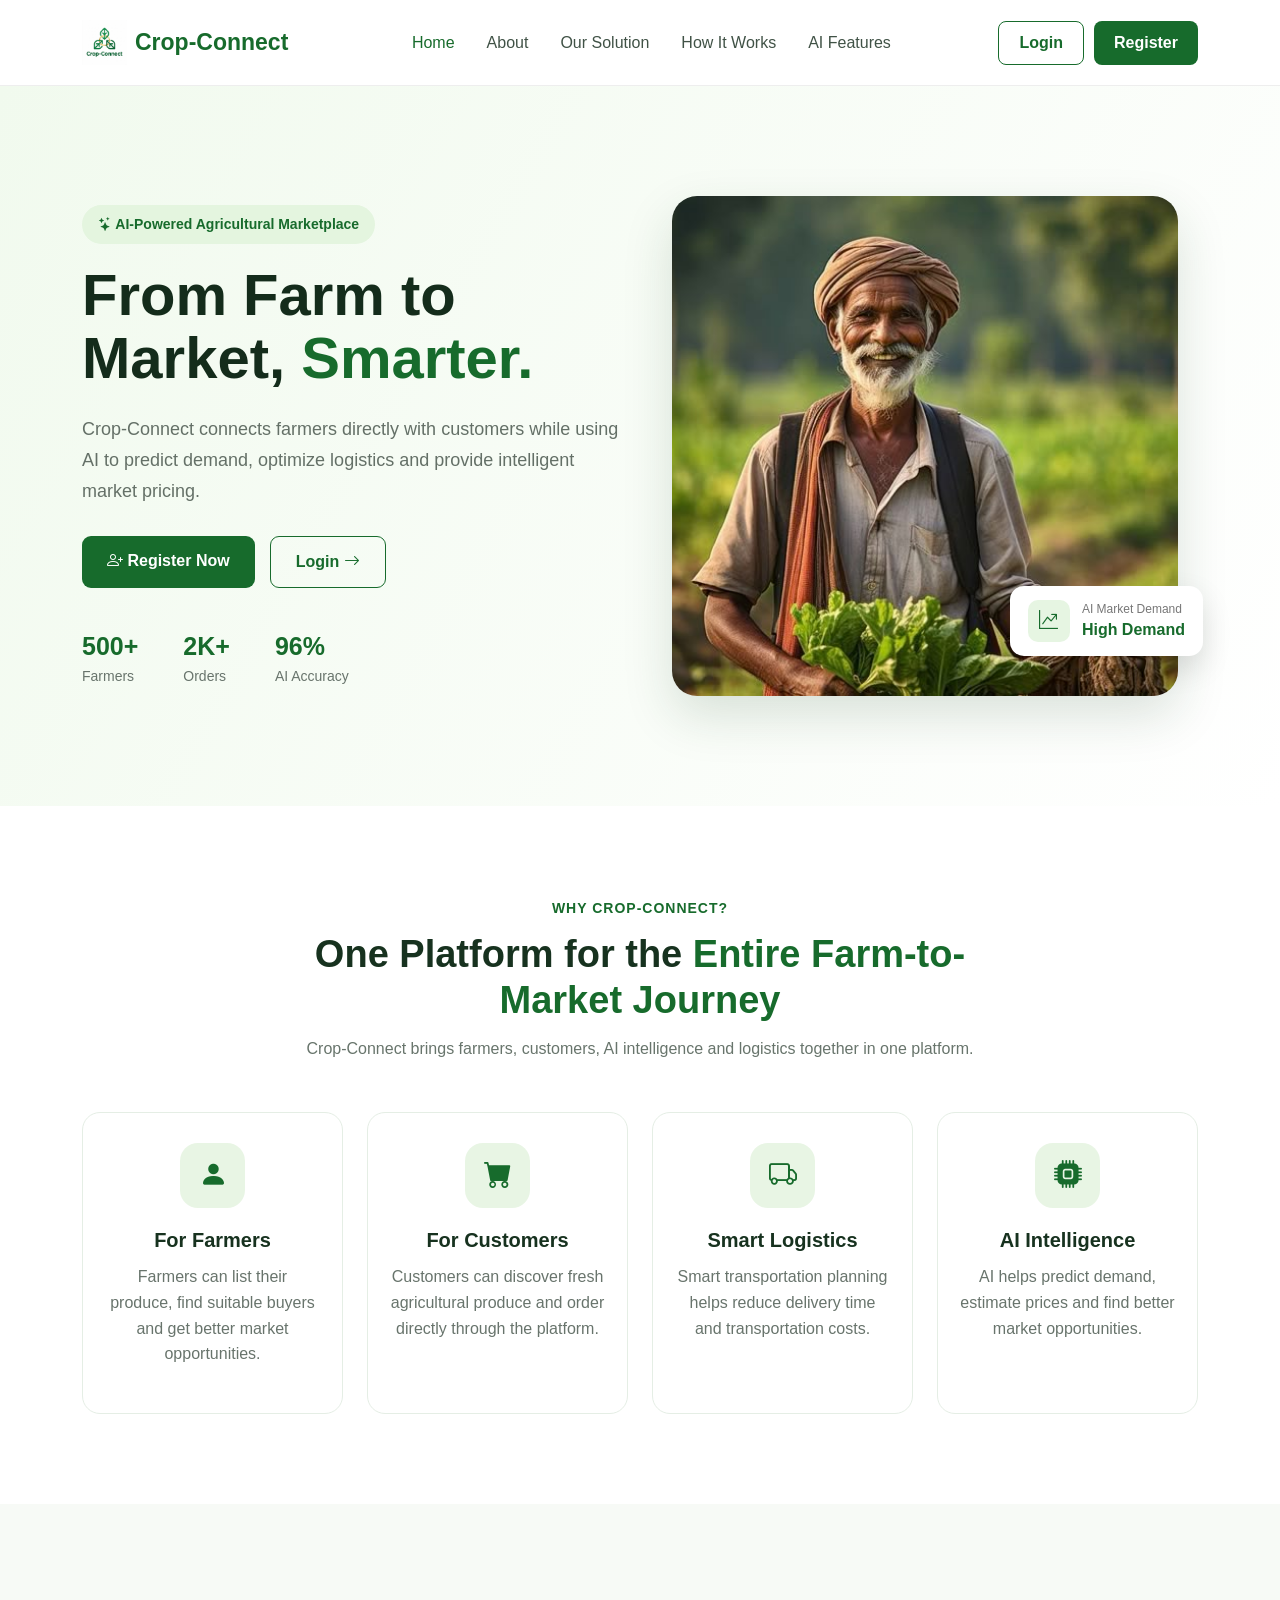
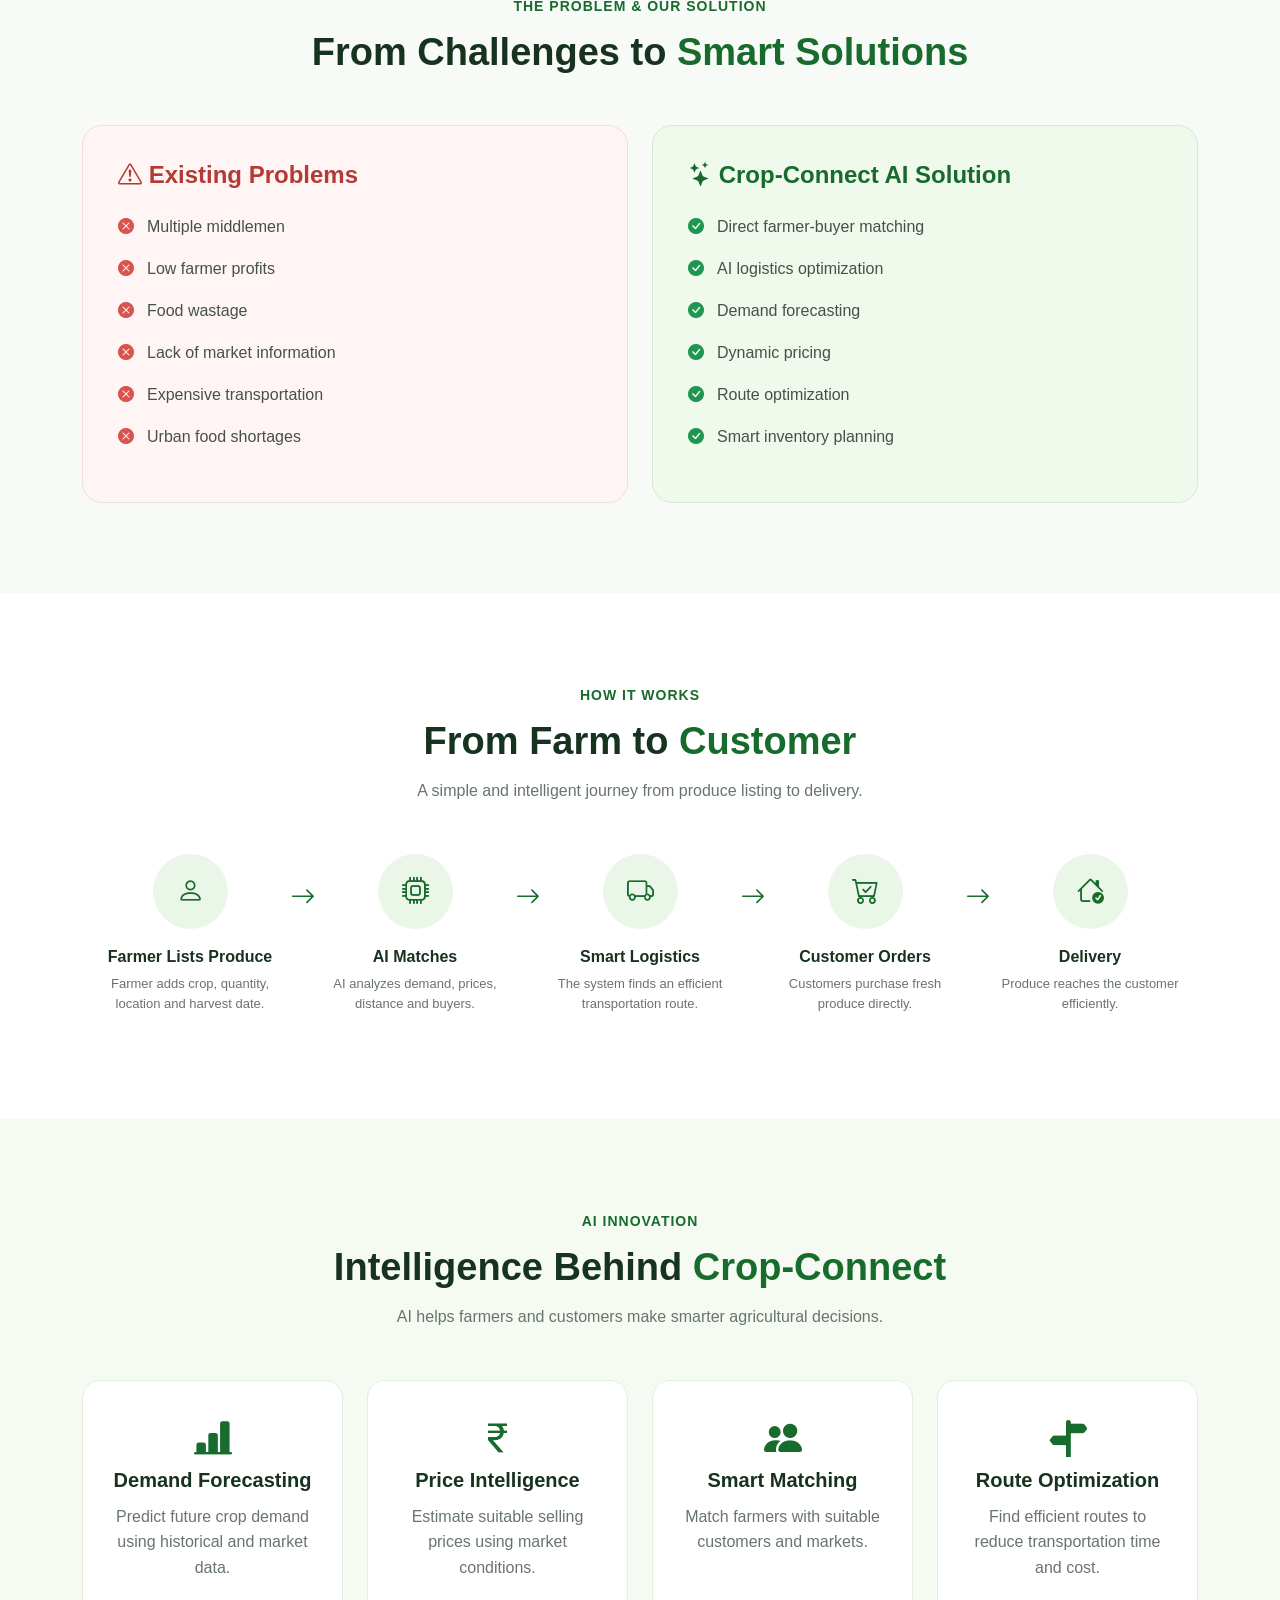
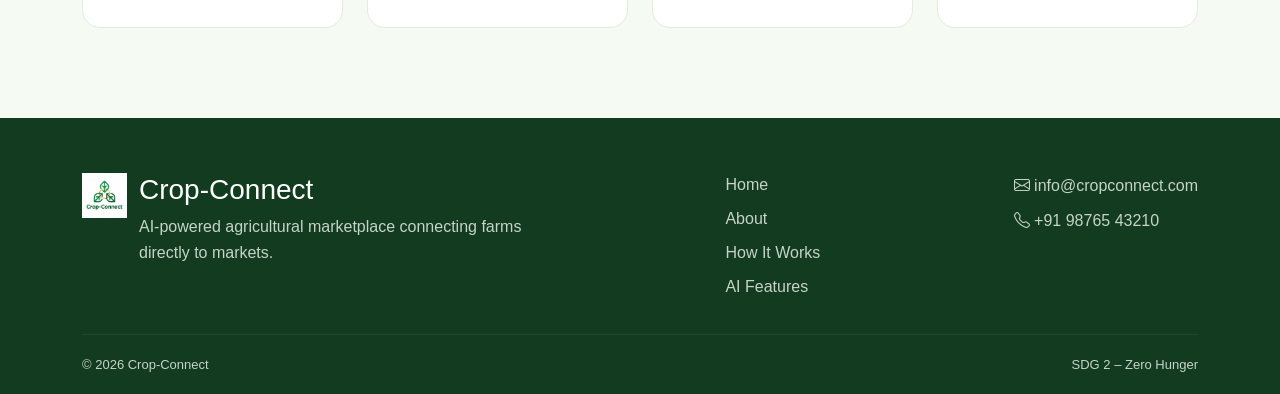
==== index.html @ 7776129c "Initial Crop-Connect code" ====
<!DOCTYPE html>
<html lang="en">

<head>
    <meta charset="UTF-8">
    <meta name="viewport" content="width=device-width, initial-scale=1.0">

    <title>Crop-Connect | Smart Agriculture</title>

    <!-- Bootstrap CSS -->
    <link
        href="https://cdn.jsdelivr.net/npm/bootstrap@5.3.3/dist/css/bootstrap.min.css"
        rel="stylesheet"
    >

    <!-- Bootstrap Icons -->
    <link
        rel="stylesheet"
        href="https://cdn.jsdelivr.net/npm/bootstrap-icons@1.11.3/font/bootstrap-icons.min.css"
    >

    <!-- Our CSS -->
    <link rel="stylesheet" href="css/style.css">
</head>

<body>

    <!-- ================= NAVBAR ================= -->

    <nav class="navbar navbar-expand-lg navbar-light bg-white sticky-top">

        <div class="container">

            <!-- Logo -->

            <a class="navbar-brand d-flex align-items-center" href="#home">

                <img
                    src="assets/logo/crop_connect_brand_logo.png"
                    alt="Crop-Connect Logo"
                    class="logo"
                >

                <span class="brand-name">
                    Crop-Connect
                </span>

            </a>


            <!-- Mobile menu -->

            <button
                class="navbar-toggler"
                type="button"
                data-bs-toggle="collapse"
                data-bs-target="#mainNavbar"
            >

                <span class="navbar-toggler-icon"></span>

            </button>


            <!-- Navigation links -->

            <div
                class="collapse navbar-collapse"
                id="mainNavbar"
            >

                <ul class="navbar-nav mx-auto">

                    <li class="nav-item">
                        <a class="nav-link active" href="#home">
                            Home
                        </a>
                    </li>

                    <li class="nav-item">
                        <a class="nav-link" href="#about">
                            About
                        </a>
                    </li>

                    <li class="nav-item">
                        <a class="nav-link" href="#solution">
                            Our Solution
                        </a>
                    </li>

                    <li class="nav-item">
                        <a class="nav-link" href="#how-it-works">
                            How It Works
                        </a>
                    </li>

                    <li class="nav-item">
                        <a class="nav-link" href="#features">
                            AI Features
                        </a>
                    </li>

                </ul>


                <!-- Login / Register -->

                <div class="nav-buttons">

                    <a href="login.html" class="login-btn">
                        Login
                    </a>

                    <a href="register.html" class="register-btn">
                        Register
                    </a>

                </div>

            </div>

        </div>

    </nav>


    <!-- ================= HERO SECTION ================= -->

    <section id="home" class="hero">

        <div class="container">

            <div class="row align-items-center">

                <!-- Hero Text -->

                <div class="col-lg-6">

                    <div class="hero-badge">

                        <i class="bi bi-stars"></i>

                        AI-Powered Agricultural Marketplace

                    </div>


                    <h1>

                        From Farm to Market,

                        <span>
                            Smarter.
                        </span>

                    </h1>


                    <p class="hero-text">

                        Crop-Connect connects farmers directly with
                        customers while using AI to predict demand,
                        optimize logistics and provide intelligent
                        market pricing.

                    </p>


                    <!-- Buttons -->

                    <div class="hero-buttons">

                        <a
                            href="register.html"
                            class="primary-btn"
                        >

                            <i class="bi bi-person-plus"></i>

                            Register Now

                        </a>


                        <a
                            href="login.html"
                            class="secondary-btn"
                        >

                            Login

                            <i class="bi bi-arrow-right"></i>

                        </a>

                    </div>


                    <!-- Statistics -->

                    <div class="statistics">

                        <div>

                            <strong>500+</strong>

                            <span>Farmers</span>

                        </div>


                        <div>

                            <strong>2K+</strong>

                            <span>Orders</span>

                        </div>


                        <div>

                            <strong>96%</strong>

                            <span>AI Accuracy</span>

                        </div>

                    </div>

                </div>


                <!-- Hero Image -->

                <div class="col-lg-6">

                    <div class="hero-image-container">

                        <img
                            src="assets/image/farmerimage.jpeg"
                            alt="Indian Farmer with Fresh Produce"
                            class="hero-image"
                        >

                        <!-- Demand floating card -->

                        <div class="floating-card demand-card">

                            <div class="floating-icon">

                                <i class="bi bi-graph-up-arrow"></i>

                            </div>

                            <div>

                                <small>
                                    AI Market Demand
                                </small>

                                <strong>
                                    High Demand
                                </strong>

                            </div>

                        </div>

                    </div>

                </div>

            </div>

        </div>

    </section>


    <!-- ================= ABOUT SECTION ================= -->

    <section id="about" class="section">

        <div class="container">

            <div class="section-title">

                <span>
                    WHY CROP-CONNECT?
                </span>

                <h2>
                    One Platform for the
                    <strong>Entire Farm-to-Market Journey</strong>
                </h2>

                <p>
                    Crop-Connect brings farmers, customers,
                    AI intelligence and logistics together
                    in one platform.
                </p>

            </div>


            <div class="row g-4">

                <!-- Farmer -->

                <div class="col-md-6 col-lg-3">

                    <div class="info-card">

                        <div class="card-icon">
                            <i class="bi bi-person-fill"></i>
                        </div>

                        <h3>
                            For Farmers
                        </h3>

                        <p>
                            Farmers can list their produce,
                            find suitable buyers and get
                            better market opportunities.
                        </p>

                    </div>

                </div>


                <!-- Customer -->

                <div class="col-md-6 col-lg-3">

                    <div class="info-card">

                        <div class="card-icon">
                            <i class="bi bi-cart-fill"></i>
                        </div>

                        <h3>
                            For Customers
                        </h3>

                        <p>
                            Customers can discover fresh
                            agricultural produce and order
                            directly through the platform.
                        </p>

                    </div>

                </div>


                <!-- Logistics -->

                <div class="col-md-6 col-lg-3">

                    <div class="info-card">

                        <div class="card-icon">
                            <i class="bi bi-truck"></i>
                        </div>

                        <h3>
                            Smart Logistics
                        </h3>

                        <p>
                            Smart transportation planning
                            helps reduce delivery time and
                            transportation costs.
                        </p>

                    </div>

                </div>


                <!-- AI -->

                <div class="col-md-6 col-lg-3">

                    <div class="info-card">

                        <div class="card-icon">
                            <i class="bi bi-cpu-fill"></i>
                        </div>

                        <h3>
                            AI Intelligence
                        </h3>

                        <p>
                            AI helps predict demand, estimate
                            prices and find better market
                            opportunities.
                        </p>

                    </div>

                </div>

            </div>

        </div>

    </section>


    <!-- ================= PROBLEM VS SOLUTION ================= -->

    <section id="solution" class="problem-section">

        <div class="container">

            <div class="section-title">

                <span>
                    THE PROBLEM & OUR SOLUTION
                </span>

                <h2>
                    From Challenges to
                    <strong>Smart Solutions</strong>
                </h2>

            </div>


            <div class="row g-4">

                <!-- Problems -->

                <div class="col-lg-6">

                    <div class="problem-box">

                        <h3>

                            <i class="bi bi-exclamation-triangle"></i>

                            Existing Problems

                        </h3>


                        <div class="problem-item">

                            <i class="bi bi-x-circle-fill"></i>

                            <span>
                                Multiple middlemen
                            </span>

                        </div>


                        <div class="problem-item">

                            <i class="bi bi-x-circle-fill"></i>

                            <span>
                                Low farmer profits
                            </span>

                        </div>


                        <div class="problem-item">

                            <i class="bi bi-x-circle-fill"></i>

                            <span>
                                Food wastage
                            </span>

                        </div>


                        <div class="problem-item">

                            <i class="bi bi-x-circle-fill"></i>

                            <span>
                                Lack of market information
                            </span>

                        </div>


                        <div class="problem-item">

                            <i class="bi bi-x-circle-fill"></i>

                            <span>
                                Expensive transportation
                            </span>

                        </div>


                        <div class="problem-item">

                            <i class="bi bi-x-circle-fill"></i>

                            <span>
                                Urban food shortages
                            </span>

                        </div>

                    </div>

                </div>


                <!-- Solutions -->

                <div class="col-lg-6">

                    <div class="solution-box">

                        <h3>

                            <i class="bi bi-stars"></i>

                            Crop-Connect AI Solution

                        </h3>


                        <div class="solution-item">

                            <i class="bi bi-check-circle-fill"></i>

                            <span>
                                Direct farmer-buyer matching
                            </span>

                        </div>


                        <div class="solution-item">

                            <i class="bi bi-check-circle-fill"></i>

                            <span>
                                AI logistics optimization
                            </span>

                        </div>


                        <div class="solution-item">

                            <i class="bi bi-check-circle-fill"></i>

                            <span>
                                Demand forecasting
                            </span>

                        </div>


                        <div class="solution-item">

                            <i class="bi bi-check-circle-fill"></i>

                            <span>
                                Dynamic pricing
                            </span>

                        </div>


                        <div class="solution-item">

                            <i class="bi bi-check-circle-fill"></i>

                            <span>
                                Route optimization
                            </span>

                        </div>


                        <div class="solution-item">

                            <i class="bi bi-check-circle-fill"></i>

                            <span>
                                Smart inventory planning
                            </span>

                        </div>

                    </div>

                </div>

            </div>

        </div>

    </section>


    <!-- ================= HOW IT WORKS ================= -->

    <section id="how-it-works" class="section">

        <div class="container">

            <div class="section-title">

                <span>
                    HOW IT WORKS
                </span>

                <h2>
                    From Farm to
                    <strong>Customer</strong>
                </h2>

                <p>
                    A simple and intelligent journey
                    from produce listing to delivery.
                </p>

            </div>


            <div class="workflow">

                <!-- Step 1 -->

                <div class="workflow-step">

                    <div class="workflow-icon">
                        <i class="bi bi-person"></i>
                    </div>

                    <h4>
                        Farmer Lists Produce
                    </h4>

                    <p>
                        Farmer adds crop, quantity,
                        location and harvest date.
                    </p>

                </div>


                <div class="workflow-arrow">
                    <i class="bi bi-arrow-right"></i>
                </div>


                <!-- Step 2 -->

                <div class="workflow-step">

                    <div class="workflow-icon">
                        <i class="bi bi-cpu"></i>
                    </div>

                    <h4>
                        AI Matches
                    </h4>

                    <p>
                        AI analyzes demand, prices,
                        distance and buyers.
                    </p>

                </div>


                <div class="workflow-arrow">
                    <i class="bi bi-arrow-right"></i>
                </div>


                <!-- Step 3 -->

                <div class="workflow-step">

                    <div class="workflow-icon">
                        <i class="bi bi-truck"></i>
                    </div>

                    <h4>
                        Smart Logistics
                    </h4>

                    <p>
                        The system finds an efficient
                        transportation route.
                    </p>

                </div>


                <div class="workflow-arrow">
                    <i class="bi bi-arrow-right"></i>
                </div>


                <!-- Step 4 -->

                <div class="workflow-step">

                    <div class="workflow-icon">
                        <i class="bi bi-cart-check"></i>
                    </div>

                    <h4>
                        Customer Orders
                    </h4>

                    <p>
                        Customers purchase fresh
                        produce directly.
                    </p>

                </div>


                <div class="workflow-arrow">
                    <i class="bi bi-arrow-right"></i>
                </div>


                <!-- Step 5 -->

                <div class="workflow-step">

                    <div class="workflow-icon">
                        <i class="bi bi-house-check"></i>
                    </div>

                    <h4>
                        Delivery
                    </h4>

                    <p>
                        Produce reaches the customer
                        efficiently.
                    </p>

                </div>

            </div>

        </div>

    </section>


    <!-- ================= AI FEATURES ================= -->

    <section id="features" class="ai-section">

        <div class="container">

            <div class="section-title">

                <span>
                    AI INNOVATION
                </span>

                <h2>
                    Intelligence Behind
                    <strong>Crop-Connect</strong>
                </h2>

                <p>
                    AI helps farmers and customers make
                    smarter agricultural decisions.
                </p>

            </div>


            <div class="row g-4">

                <!-- Demand -->

                <div class="col-md-6 col-lg-3">

                    <div class="ai-card">

                        <i class="bi bi-bar-chart-line-fill"></i>

                        <h3>
                            Demand Forecasting
                        </h3>

                        <p>
                            Predict future crop demand
                            using historical and market data.
                        </p>

                    </div>

                </div>


                <!-- Pricing -->

                <div class="col-md-6 col-lg-3">

                    <div class="ai-card">

                        <i class="bi bi-currency-rupee"></i>

                        <h3>
                            Price Intelligence
                        </h3>

                        <p>
                            Estimate suitable selling prices
                            using market conditions.
                        </p>

                    </div>

                </div>


                <!-- Matching -->

                <div class="col-md-6 col-lg-3">

                    <div class="ai-card">

                        <i class="bi bi-people-fill"></i>

                        <h3>
                            Smart Matching
                        </h3>

                        <p>
                            Match farmers with suitable
                            customers and markets.
                        </p>

                    </div>

                </div>


                <!-- Routes -->

                <div class="col-md-6 col-lg-3">

                    <div class="ai-card">

                        <i class="bi bi-signpost-split-fill"></i>

                        <h3>
                            Route Optimization
                        </h3>

                        <p>
                            Find efficient routes to reduce
                            transportation time and cost.
                        </p>

                    </div>

                </div>

            </div>

        </div>

    </section>


    <!-- ================= FOOTER ================= -->

    <footer class="footer">

        <div class="container">

            <div class="footer-content">

                <div class="footer-brand">

                    <img
                        src="assets/logo/crop_connect_brand_logo.png"
                        alt="Crop-Connect Logo"
                    >

                    <div>

                        <h3>
                            Crop-Connect
                        </h3>

                        <p>
                            AI-powered agricultural
                            marketplace connecting
                            farms directly to markets.
                        </p>

                    </div>

                </div>


                <div class="footer-links">

                    <a href="#home">
                        Home
                    </a>

                    <a href="#about">
                        About
                    </a>

                    <a href="#how-it-works">
                        How It Works
                    </a>

                    <a href="#features">
                        AI Features
                    </a>

                </div>


                <div class="footer-contact">

                    <p>
                        <i class="bi bi-envelope"></i>
                        info@cropconnect.com
                    </p>

                    <p>
                        <i class="bi bi-telephone"></i>
                        +91 98765 43210
                    </p>

                </div>

            </div>


            <hr>


            <div class="footer-bottom">

                <span>
                    © 2026 Crop-Connect
                </span>

                <span>
                    SDG 2 – Zero Hunger
                </span>

            </div>

        </div>

    </footer>


    <!-- Bootstrap JS -->

    <script
        src="https://cdn.jsdelivr.net/npm/bootstrap@5.3.3/dist/js/bootstrap.bundle.min.js">
    </script>

</body>

</html>
---- css/style.css ----
/* ================= GLOBAL ================= */

* {
    margin: 0;
    padding: 0;
    box-sizing: border-box;
}

html {
    scroll-behavior: smooth;
}

body {
    font-family: Arial, Helvetica, sans-serif;
    color: #17321f;
    background: #ffffff;
}

a {
    text-decoration: none;
}

.section {
    padding: 90px 0;
}


/* ================= NAVBAR ================= */

.navbar {
    padding: 15px 0;
    border-bottom: 1px solid #eeeeee;
}

.logo {
    width: 45px;
    height: 45px;
    object-fit: contain;
}

.brand-name {
    font-size: 23px;
    font-weight: 700;
    color: #176b2c;
    margin-left: 8px;
}

.nav-link {
    color: #405246 !important;
    font-weight: 500;
    margin: 0 8px;
}

.nav-link:hover,
.nav-link.active {
    color: #176b2c !important;
}

.nav-buttons {
    display: flex;
    gap: 10px;
    align-items: center;
}

.login-btn {
    color: #176b2c;
    border: 1px solid #176b2c;
    padding: 9px 20px;
    border-radius: 8px;
    font-weight: 600;
}

.login-btn:hover {
    background: #176b2c;
    color: white;
}

.register-btn {
    background: #176b2c;
    color: white;
    padding: 10px 20px;
    border-radius: 8px;
    font-weight: 600;
}

.register-btn:hover {
    background: #0e5520;
    color: white;
}


/* ================= HERO ================= */

.hero {
    background: linear-gradient(120deg, #f1faee, #ffffff);
    padding: 90px 0;
}

.hero-badge {
    display: inline-block;
    padding: 9px 16px;
    background: #e4f5df;
    color: #176b2c;
    border-radius: 30px;
    font-size: 14px;
    font-weight: 600;
    margin-bottom: 20px;
}

.hero h1 {
    font-size: 58px;
    line-height: 1.08;
    font-weight: 800;
    color: #142c1b;
    margin-bottom: 25px;
}

.hero h1 span {
    color: #176b2c;
}

.hero-text {
    font-size: 18px;
    line-height: 1.7;
    color: #647067;
    max-width: 600px;
    margin-bottom: 30px;
}

.hero-buttons {
    display: flex;
    gap: 15px;
    flex-wrap: wrap;
}

.primary-btn {
    background: #176b2c;
    color: white;
    padding: 13px 25px;
    border-radius: 9px;
    font-weight: 600;
}

.primary-btn:hover {
    background: #0e5520;
    color: white;
}

.secondary-btn {
    border: 1px solid #176b2c;
    color: #176b2c;
    padding: 13px 25px;
    border-radius: 9px;
    font-weight: 600;
}

.secondary-btn:hover {
    background: #176b2c;
    color: white;
}


/* ================= STATISTICS ================= */

.statistics {
    display: flex;
    gap: 45px;
    margin-top: 40px;
}

.statistics div {
    display: flex;
    flex-direction: column;
}

.statistics strong {
    font-size: 25px;
    color: #176b2c;
}

.statistics span {
    color: #68746c;
    font-size: 14px;
}


/* ================= HERO IMAGE ================= */

.hero-image-container {
    position: relative;
    padding: 20px;
}

.hero-image {
    width: 100%;
    height: 500px;
    object-fit: cover;
    border-radius: 25px;
    box-shadow: 0 20px 50px rgba(30, 70, 35, 0.15);
}

.floating-card {
    position: absolute;
    background: white;
    padding: 14px 18px;
    border-radius: 14px;
    display: flex;
    align-items: center;
    gap: 12px;
    box-shadow: 0 12px 30px rgba(0, 0, 0, 0.12);
}

.floating-card small {
    display: block;
    color: #777;
    font-size: 12px;
}

.floating-card strong {
    display: block;
    color: #176b2c;
}

.floating-icon {
    width: 42px;
    height: 42px;
    background: #e6f5e2;
    color: #176b2c;
    border-radius: 10px;
    display: flex;
    align-items: center;
    justify-content: center;
    font-size: 19px;
}

.price-card {
    top: 70px;
    left: -5px;
}

.demand-card {
    bottom: 60px;
    right: -5px;
}


/* ================= SECTION TITLE ================= */

.section-title {
    text-align: center;
    max-width: 760px;
    margin: 0 auto 50px;
}

.section-title > span {
    color: #176b2c;
    font-size: 14px;
    font-weight: 700;
    letter-spacing: 1px;
}

.section-title h2 {
    font-size: 38px;
    font-weight: 750;
    color: #17321f;
    margin: 12px 0;
}

.section-title h2 strong {
    color: #176b2c;
}

.section-title p {
    color: #68756c;
    line-height: 1.7;
}


/* ================= INFO CARDS ================= */

.info-card {
    height: 100%;
    padding: 30px 22px;
    text-align: center;
    background: white;
    border: 1px solid #e5eee5;
    border-radius: 18px;
    transition: 0.3s;
}

.info-card:hover {
    transform: translateY(-7px);
    box-shadow: 0 15px 35px rgba(30, 80, 35, 0.1);
}

.card-icon {
    width: 65px;
    height: 65px;
    border-radius: 18px;
    background: #e8f5e4;
    color: #176b2c;
    display: flex;
    align-items: center;
    justify-content: center;
    margin: 0 auto 20px;
    font-size: 28px;
}

.info-card h3 {
    font-size: 20px;
    font-weight: 700;
    margin-bottom: 12px;
}

.info-card p {
    color: #68746c;
    line-height: 1.6;
}


/* ================= PROBLEM SECTION ================= */

.problem-section {
    padding: 90px 0;
    background: #f7faf6;
}

.problem-box,
.solution-box {
    padding: 35px;
    border-radius: 20px;
    height: 100%;
}

.problem-box {
    background: #fff5f4;
    border: 1px solid #f1dddd;
}

.solution-box {
    background: #eff9ec;
    border: 1px solid #d6ead1;
}

.problem-box h3,
.solution-box h3 {
    font-size: 24px;
    font-weight: 700;
    margin-bottom: 25px;
}

.problem-box h3 {
    color: #b33a35;
}

.solution-box h3 {
    color: #176b2c;
}

.problem-item,
.solution-item {
    display: flex;
    align-items: center;
    gap: 13px;
    margin: 18px 0;
    color: #455149;
}

.problem-item i {
    color: #d9534f;
}

.solution-item i {
    color: #219653;
}


/* ================= WORKFLOW ================= */

.workflow {
    display: flex;
    align-items: flex-start;
    justify-content: center;
    gap: 10px;
}

.workflow-step {
    width: 180px;
    text-align: center;
}

.workflow-icon {
    width: 75px;
    height: 75px;
    border-radius: 50%;
    background: #eaf6e7;
    color: #176b2c;
    display: flex;
    align-items: center;
    justify-content: center;
    font-size: 27px;
    margin: 0 auto 18px;
}

.workflow-step h4 {
    font-size: 16px;
    font-weight: 700;
}

.workflow-step p {
    color: #69746d;
    font-size: 13px;
    line-height: 1.5;
}

.workflow-arrow {
    color: #176b2c;
    font-size: 25px;
    padding-top: 25px;
}


/* ================= AI FEATURES ================= */

.ai-section {
    padding: 90px 0;
    background: #f5faf3;
}

.ai-card {
    height: 100%;
    background: white;
    padding: 30px;
    text-align: center;
    border: 1px solid #e2ede0;
    border-radius: 18px;
    transition: 0.3s;
}

.ai-card:hover {
    transform: translateY(-6px);
    box-shadow: 0 15px 30px rgba(30, 80, 35, 0.1);
}

.ai-card > i {
    font-size: 38px;
    color: #176b2c;
    margin-bottom: 18px;
}

.ai-card h3 {
    font-size: 20px;
    font-weight: 700;
    margin-bottom: 12px;
}

.ai-card p {
    color: #68756c;
    line-height: 1.6;
}


/* ================= FOOTER ================= */

.footer {
    background: #123b20;
    color: white;
    padding: 55px 0 20px;
}

.footer-content {
    display: flex;
    justify-content: space-between;
    gap: 40px;
}

.footer-brand {
    display: flex;
    gap: 12px;
    max-width: 450px;
}

.footer-brand img {
    width: 45px;
    height: 45px;
    object-fit: contain;
}

.footer-brand h3 {
    margin: 0 0 8px;
}

.footer p {
    color: #c6d3c9;
    line-height: 1.6;
}

.footer-links {
    display: flex;
    flex-direction: column;
    gap: 10px;
}

.footer-links a {
    color: #c6d3c9;
}

.footer-links a:hover {
    color: white;
}

.footer-contact p {
    margin-bottom: 10px;
}

.footer hr {
    border-color: #46634e;
    margin: 35px 0 20px;
}

.footer-bottom {
    display: flex;
    justify-content: space-between;
    color: #c6d3c9;
    font-size: 13px;
}


/* ================= RESPONSIVE ================= */

@media (max-width: 991px) {

    .hero h1 {
        font-size: 45px;
    }

    .hero-image-container {
        margin-top: 50px;
    }

    .workflow {
        flex-wrap: wrap;
    }

    .workflow-arrow {
        display: none;
    }

    .footer-content {
        flex-direction: column;
    }

}


@media (max-width: 576px) {

    .hero {
        padding: 60px 0;
    }

    .hero h1 {
        font-size: 38px;
    }

    .hero-text {
        font-size: 16px;
    }

    .statistics {
        gap: 20px;
    }

    .hero-image {
        height: 350px;
    }

    .section-title h2 {
        font-size: 30px;
    }

    .footer-bottom {
        flex-direction: column;
        gap: 10px;
    }

}   
    /* ================= LOGIN PAGE ================= */

.login-page {
    min-height: 100vh;
    background: #f3f8f1;
}

.login-container {
    min-height: 100vh;
    display: flex;
}


/* LEFT SIDE */

.login-info {
    width: 50%;
    background: #176b2c;
    color: white;

    display: flex;
    flex-direction: column;
    justify-content: center;

    padding: 80px;
}

.login-logo {
    width: 70px;
    height: 70px;
    object-fit: contain;
    margin-bottom: 20px;
}

.login-info h1 {
    font-size: 45px;
    font-weight: 800;
    margin-bottom: 10px;
}

.login-info h2 {
    font-size: 27px;
    margin-bottom: 20px;
}

.login-info > p {
    max-width: 500px;
    line-height: 1.7;
    color: #e0eee2;
}

.login-features {
    margin-top: 30px;
}

.login-features div {
    margin: 15px 0;
    color: #edf7ee;
}

.login-features i {
    margin-right: 10px;
}


/* RIGHT SIDE */

.login-box {
    width: 50%;
    max-width: 600px;

    margin: auto;

    padding: 50px;
}

.login-box h2 {
    font-size: 34px;
    font-weight: 750;
    color: #17321f;
    margin-bottom: 8px;
}

.login-subtitle {
    color: #68746c;
    margin-bottom: 30px;
}


/* ROLE BUTTONS */

.role-buttons {
    display: flex;
    gap: 10px;
    margin-bottom: 25px;
}

.role-btn {
    flex: 1;

    padding: 12px 8px;

    background: white;

    border: 1px solid #d6e2d6;

    border-radius: 9px;

    color: #526057;

    font-weight: 600;
}

.role-btn.active,
.role-btn:hover {
    background: #e6f4e3;
    border-color: #176b2c;
    color: #176b2c;
}


/* FORM */

.form-group {
    margin-bottom: 20px;
}

.form-label {
    font-weight: 600;
    color: #314337;
    margin-bottom: 8px;
}

.form-control {
    padding: 13px 15px;

    border: 1px solid #d5dfd6;

    border-radius: 9px;
}

.form-control:focus {
    border-color: #176b2c;
    box-shadow: 0 0 0 3px rgba(23, 107, 44, 0.1);
}


/* OPTIONS */

.login-options {
    display: flex;
    justify-content: space-between;

    font-size: 14px;

    margin-bottom: 25px;
}

.login-options a {
    color: #176b2c;
    font-weight: 600;
}


/* LOGIN BUTTON */

.main-login-btn {
    width: 100%;

    padding: 14px;

    border: none;

    border-radius: 9px;

    background: #176b2c;

    color: white;

    font-size: 16px;

    font-weight: 700;
}

.main-login-btn:hover {
    background: #0e5520;
}


/* REGISTER */

.register-text {
    text-align: center;

    margin-top: 25px;

    color: #68746c;
}

.register-text a {
    color: #176b2c;
    font-weight: 700;
}


/* BACK HOME */

.back-home {
    display: block;

    text-align: center;

    margin-top: 20px;

    color: #68746c;
}

.back-home:hover {
    color: #176b2c;
}


/* RESPONSIVE */

@media (max-width: 900px) {

    .login-container {
        flex-direction: column;
    }

    .login-info,
    .login-box {
        width: 100%;
    }

    .login-info {
        padding: 50px 30px;
    }

    .login-box {
        padding: 40px 30px;
    }

}

@media (max-width: 500px) {

    .role-buttons {
        flex-direction: column;
    }

}
/* ================= REGISTER PAGE ================= */

.register-page {
    min-height: 100vh;
    background: #f3f8f1;
}

.register-container {
    min-height: 100vh;
    display: flex;
}


/* LEFT SIDE */

.register-info {
    width: 45%;
    background: #176b2c;
    color: white;

    display: flex;
    flex-direction: column;
    justify-content: center;

    padding: 70px;
}

.register-logo {
    width: 70px;
    height: 70px;
    object-fit: contain;
    margin-bottom: 20px;
}

.register-info h1 {
    font-size: 43px;
    font-weight: 800;
    margin-bottom: 10px;
}

.register-info h2 {
    font-size: 27px;
    margin-bottom: 20px;
}

.register-info > p {
    max-width: 500px;
    line-height: 1.7;
    color: #e0eee2;
}

.register-benefits {
    margin-top: 30px;
}

.register-benefits div {
    margin: 16px 0;
    color: #edf7ee;
}

.register-benefits i {
    margin-right: 10px;
}


/* RIGHT SIDE */

.register-box {
    width: 55%;
    max-width: 750px;

    margin: auto;

    padding: 45px 60px;
}

.register-box h2 {
    font-size: 32px;
    font-weight: 750;
    color: #17321f;
    margin-bottom: 8px;
}

.register-subtitle {
    color: #68746c;
    margin-bottom: 25px;
}


/* ROLE BUTTONS */

.register-role-buttons {
    display: flex;
    gap: 12px;
    margin-bottom: 25px;
}

.register-role {
    flex: 1;

    padding: 14px;

    background: white;

    border: 1px solid #d6e2d6;

    border-radius: 10px;

    color: #526057;

    font-weight: 600;

    display: flex;
    justify-content: center;
    align-items: center;
    gap: 9px;
}

.register-role i {
    font-size: 20px;
}

.register-role.active,
.register-role:hover {
    background: #e6f4e3;
    border-color: #176b2c;
    color: #176b2c;
}


/* FORM */

.register-box .form-group {
    margin-bottom: 17px;
}

.register-box .form-label {
    font-weight: 600;
    color: #314337;
    margin-bottom: 7px;
}

.register-box .form-control {
    padding: 12px 14px;

    border: 1px solid #d5dfd6;

    border-radius: 9px;
}

.register-box .form-control:focus {
    border-color: #176b2c;

    box-shadow:
        0 0 0 3px rgba(23, 107, 44, 0.1);
}


/* TERMS */

.terms {
    margin: 5px 0 20px;

    font-size: 14px;

    color: #68746c;
}

.terms a {
    color: #176b2c;
    font-weight: 600;
}


/* REGISTER BUTTON */

.main-register-btn {
    width: 100%;

    padding: 14px;

    border: none;

    border-radius: 9px;

    background: #176b2c;

    color: white;

    font-size: 16px;

    font-weight: 700;
}

.main-register-btn:hover {
    background: #0e5520;
}


/* LOGIN */

.already-account {
    text-align: center;

    margin-top: 20px;

    color: #68746c;
}

.already-account a {
    color: #176b2c;
    font-weight: 700;
}


/* RESPONSIVE */

@media (max-width: 950px) {

    .register-container {
        flex-direction: column;
    }

    .register-info,
    .register-box {
        width: 100%;
    }

    .register-info {
        padding: 50px 30px;
    }

    .register-box {
        padding: 40px 30px;
    }

}


@media (max-width: 550px) {

    .register-role-buttons {
        flex-direction: column;
    }

}
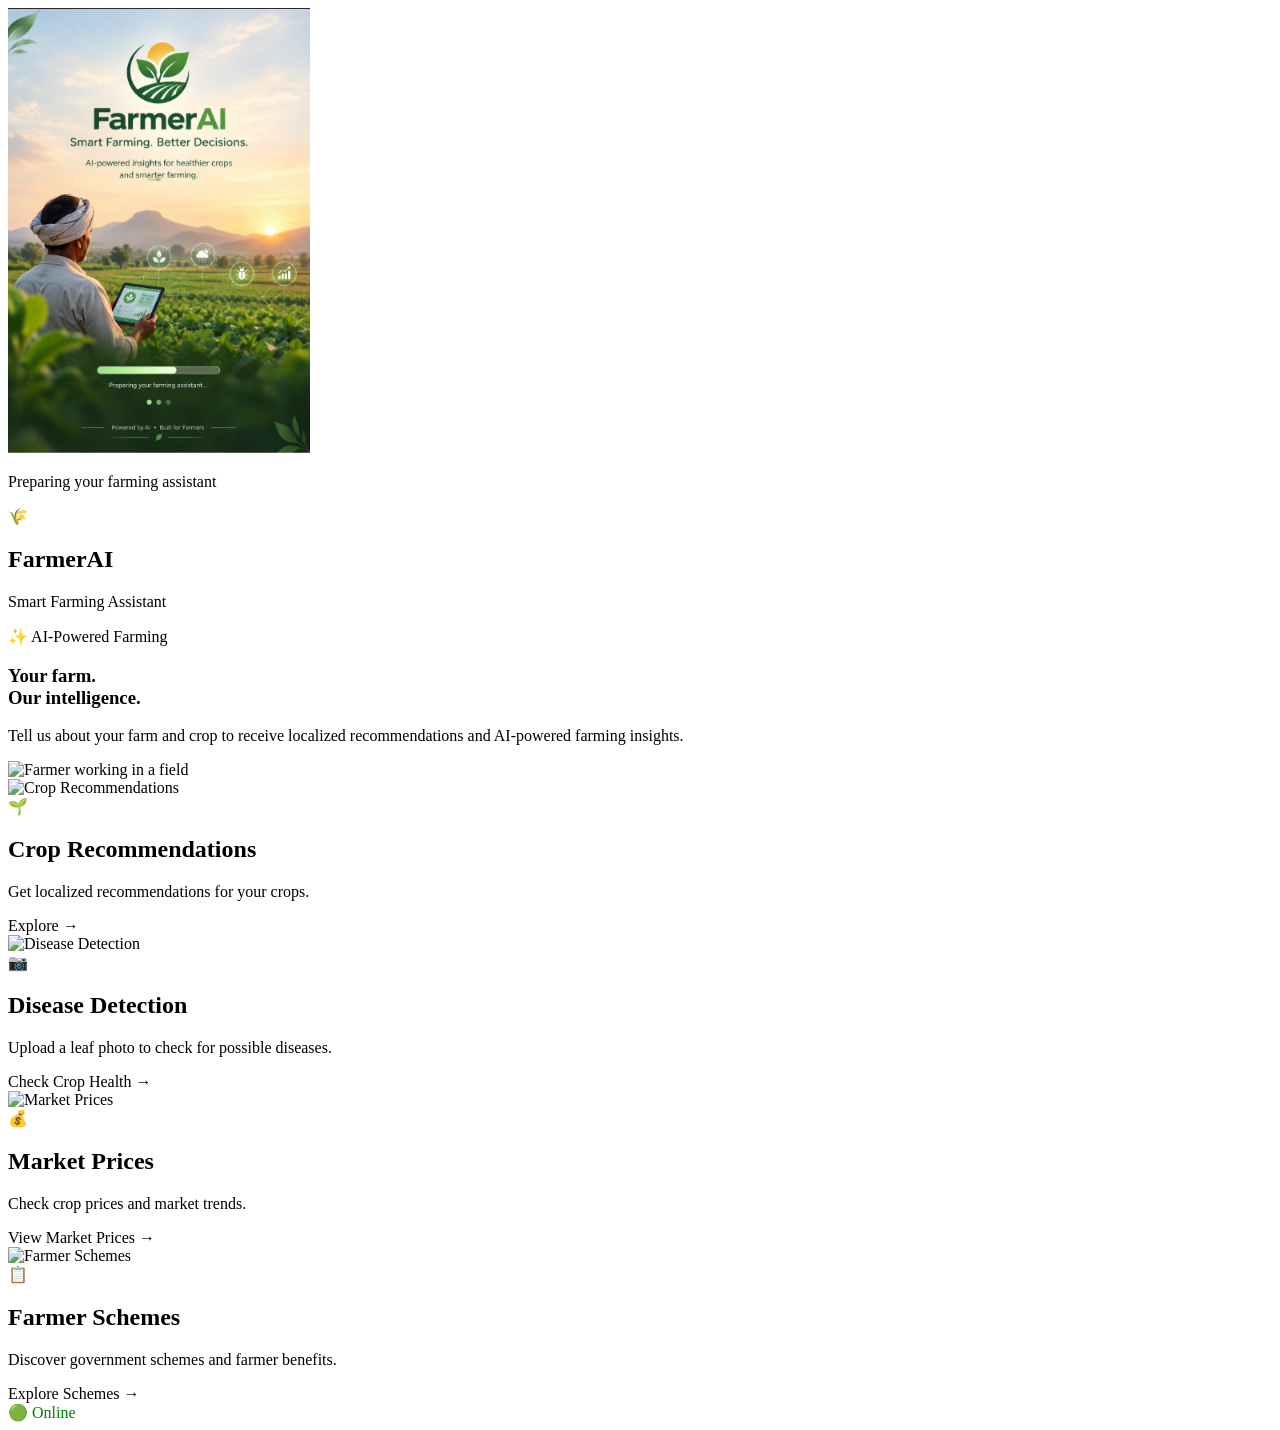
==== commit 1581144a: "Update Crop-Connect website" ====
--- a/index.html
+++ b/index.html
@@ -2,984 +2,374 @@
 <html lang="en">
 
 <head>
+
     <meta charset="UTF-8">
-    <meta name="viewport" content="width=device-width, initial-scale=1.0">
-
-    <title>Crop-Connect | Smart Agriculture</title>
-
-    <!-- Bootstrap CSS -->
-    <link
-        href="https://cdn.jsdelivr.net/npm/bootstrap@5.3.3/dist/css/bootstrap.min.css"
-        rel="stylesheet"
-    >
-
-    <!-- Bootstrap Icons -->
-    <link
-        rel="stylesheet"
-        href="https://cdn.jsdelivr.net/npm/bootstrap-icons@1.11.3/font/bootstrap-icons.min.css"
-    >
-
-    <!-- Our CSS -->
-    <link rel="stylesheet" href="css/style.css">
+
+    <meta name="viewport"
+          content="width=device-width, initial-scale=1.0">
+
+    <title>FarmerAI</title>
+
+    <link rel="stylesheet" href="style.css">
+
 </head>
 
+
 <body>
 
-    <!-- ================= NAVBAR ================= -->
-
-    <nav class="navbar navbar-expand-lg navbar-light bg-white sticky-top">
-
-        <div class="container">
-
-            <!-- Logo -->
-
-            <a class="navbar-brand d-flex align-items-center" href="#home">
-
-                <img
-                    src="assets/logo/crop_connect_brand_logo.png"
-                    alt="Crop-Connect Logo"
-                    class="logo"
-                >
-
-                <span class="brand-name">
-                    Crop-Connect
-                </span>
-
-            </a>
-
-
-            <!-- Mobile menu -->
-
-            <button
-                class="navbar-toggler"
-                type="button"
-                data-bs-toggle="collapse"
-                data-bs-target="#mainNavbar"
-            >
-
-                <span class="navbar-toggler-icon"></span>
-
-            </button>
-
-
-            <!-- Navigation links -->
-
-            <div
-                class="collapse navbar-collapse"
-                id="mainNavbar"
-            >
-
-                <ul class="navbar-nav mx-auto">
-
-                    <li class="nav-item">
-                        <a class="nav-link active" href="#home">
-                            Home
-                        </a>
-                    </li>
-
-                    <li class="nav-item">
-                        <a class="nav-link" href="#about">
-                            About
-                        </a>
-                    </li>
-
-                    <li class="nav-item">
-                        <a class="nav-link" href="#solution">
-                            Our Solution
-                        </a>
-                    </li>
-
-                    <li class="nav-item">
-                        <a class="nav-link" href="#how-it-works">
-                            How It Works
-                        </a>
-                    </li>
-
-                    <li class="nav-item">
-                        <a class="nav-link" href="#features">
-                            AI Features
-                        </a>
-                    </li>
-
-                </ul>
-
-
-                <!-- Login / Register -->
-
-                <div class="nav-buttons">
-
-                    <a href="login.html" class="login-btn">
-                        Login
-                    </a>
-
-                    <a href="register.html" class="register-btn">
-                        Register
-                    </a>
+
+    <!-- =====================================================
+         SPLASH SCREEN
+    ====================================================== -->
+
+    <section id="splash-screen">
+
+        <img
+            src="assets/image/splash.png"
+            alt="FarmerAI"
+            class="splash-image"
+        >
+
+        <div class="real-loader">
+
+            <div class="loading-bar">
+
+                <div class="loading-progress"></div>
+
+            </div>
+
+            <p class="loading-text">
+                Preparing your farming assistant
+                <span class="typing-dots"></span>
+            </p>
+
+            <div class="loading-dots">
+
+                <span></span>
+                <span></span>
+                <span></span>
+
+            </div>
+
+        </div>
+
+    </section>
+
+
+
+    <!-- =====================================================
+         FARMER AI MAIN PAGE
+    ====================================================== -->
+
+    <section id="setup-screen">
+
+        <div class="farmer-page">
+
+
+            <!-- ================= HEADER ================= -->
+
+            <header class="farmer-header">
+
+                <div class="brand">
+
+                    <span class="brand-icon">
+                        🌾
+                    </span>
+
+                    <div>
+
+                        <h2>FarmerAI</h2>
+
+                        <p>Smart Farming Assistant</p>
+
+                    </div>
 
                 </div>
 
-            </div>
+            </header>
+
+
+
+            <!-- ================= MAIN ================= -->
+
+            <main class="farmer-content">
+
+
+                <!-- ================= HERO ================= -->
+
+                <section class="hero-section">
+
+
+                    <!-- LEFT SIDE TEXT -->
+
+                    <div class="hero-text">
+
+                        <div class="intro-badge">
+                            ✨ AI-Powered Farming
+                        </div>
+
+
+                        <h1>
+
+                            Your farm.
+                            <br>
+
+                            <span>Our intelligence.</span>
+
+                        </h1>
+
+
+                        <p>
+
+                            Tell us about your farm and crop to receive
+                            localized recommendations and AI-powered
+                            farming insights.
+
+                        </p>
+
+                    </div>
+
+
+
+                    <!-- RIGHT SIDE FARMER IMAGE -->
+
+                    <div class="hero-image">
+
+                        <img
+                            src="assets/logo/farmer.png"
+                            alt="Farmer working in a field"
+                        >
+
+                    </div>
+
+
+                </section>
+
+
+
+                <!-- ================= FOUR FEATURES ================= -->
+
+                <section class="features-section">
+
+
+                    <!-- ================= CARD 1 ================= -->
+
+                    <div 
+                    class="feature-card" 
+                    onclick="window.location.href='crop.html'" 
+                    >
+
+                        <div class="feature-image">
+
+                            <img
+                                src="assets/logo/weather.jpeg"
+                                alt="Crop Recommendations"
+                            >
+
+                        </div>
+
+
+                        <div class="feature-content">
+
+                            <div class="feature-icon">
+                                🌱
+                            </div>
+
+                            <h2>
+                                Crop Recommendations
+                            </h2>
+
+                            <p>
+                                Get localized recommendations
+                                for your crops.
+                            </p>
+
+                            <span class="feature-arrow">
+                                Explore →
+                            </span>
+
+                        </div>
+
+                    </div>
+
+
+
+                    <!-- ================= CARD 2 ================= -->
+
+                    <div
+                    class="feature-card"
+                    onclick="window.location.href='disease.html'"
+                    >
+
+                        <div class="feature-image">
+
+                            <img
+                                src="assets/logo/disease.jpeg"
+                                alt="Disease Detection"
+                            >
+
+                        </div>
+
+
+                        <div class="feature-content">
+
+                            <div class="feature-icon">
+                                📷
+                            </div>
+
+                            <h2>
+                                Disease Detection
+                            </h2>
+
+                            <p>
+                                Upload a leaf photo to check
+                                for possible diseases.
+                            </p>
+
+                            <span class="feature-arrow">
+                                Check Crop Health →
+                            </span>
+
+                        </div>
+
+                    </div>
+
+
+
+                    <!-- ================= CARD 3 ================= -->
+
+                    <!-- ================= CARD 3 ================= -->
+
+                    <div 
+                        class="feature-card" 
+                        onclick="window.location.href='market.html'"
+                        style="cursor:pointer;"
+                    >
+
+                        <div class="feature-image">
+
+                            <img
+                                src="assets/logo/market.jpeg"
+                                alt="Market Prices"
+                            >
+
+                        </div>
+
+
+                        <div class="feature-content">
+
+                            <div class="feature-icon">
+                                💰
+                            </div>
+
+                            <h2>
+                                Market Prices
+                            </h2>
+
+                            <p>
+                                Check crop prices and
+                                market trends.
+                            </p>
+
+                            <span class="feature-arrow">
+                                View Market Prices →
+                            </span>
+
+                        </div>
+
+                    </div>
+
+
+
+                    <!-- ================= CARD 4 ================= -->
+
+                    <div 
+                    class="feature-card" 
+                    onclick="window.location.href='schemes.html'"
+                   >
+
+                        <div class="feature-image">
+
+                            <img
+                                src="assets/logo/sceme.jpeg"
+                                alt="Farmer Schemes"
+                            >
+
+                        </div>
+
+
+                        <div class="feature-content">
+
+                            <div class="feature-icon">
+                                📋
+                            </div>
+
+                            <h2>
+                                Farmer Schemes
+                            </h2>
+
+                            <p>
+                                Discover government schemes
+                                and farmer benefits.
+                            </p>
+
+                            <span class="feature-arrow">
+                                Explore Schemes →
+                            </span>
+
+                        </div>
+
+                    </div>
+
+
+                </section>
+
+
+            </main>
 
         </div>
 
-    </nav>
-
-
-    <!-- ================= HERO SECTION ================= -->
-
-    <section id="home" class="hero">
-
-        <div class="container">
-
-            <div class="row align-items-center">
-
-                <!-- Hero Text -->
-
-                <div class="col-lg-6">
-
-                    <div class="hero-badge">
-
-                        <i class="bi bi-stars"></i>
-
-                        AI-Powered Agricultural Marketplace
-
-                    </div>
-
-
-                    <h1>
-
-                        From Farm to Market,
-
-                        <span>
-                            Smarter.
-                        </span>
-
-                    </h1>
-
-
-                    <p class="hero-text">
-
-                        Crop-Connect connects farmers directly with
-                        customers while using AI to predict demand,
-                        optimize logistics and provide intelligent
-                        market pricing.
-
-                    </p>
-
-
-                    <!-- Buttons -->
-
-                    <div class="hero-buttons">
-
-                        <a
-                            href="register.html"
-                            class="primary-btn"
-                        >
-
-                            <i class="bi bi-person-plus"></i>
-
-                            Register Now
-
-                        </a>
-
-
-                        <a
-                            href="login.html"
-                            class="secondary-btn"
-                        >
-
-                            Login
-
-                            <i class="bi bi-arrow-right"></i>
-
-                        </a>
-
-                    </div>
-
-
-                    <!-- Statistics -->
-
-                    <div class="statistics">
-
-                        <div>
-
-                            <strong>500+</strong>
-
-                            <span>Farmers</span>
-
-                        </div>
-
-
-                        <div>
-
-                            <strong>2K+</strong>
-
-                            <span>Orders</span>
-
-                        </div>
-
-
-                        <div>
-
-                            <strong>96%</strong>
-
-                            <span>AI Accuracy</span>
-
-                        </div>
-
-                    </div>
-
-                </div>
-
-
-                <!-- Hero Image -->
-
-                <div class="col-lg-6">
-
-                    <div class="hero-image-container">
-
-                        <img
-                            src="assets/image/farmerimage.jpeg"
-                            alt="Indian Farmer with Fresh Produce"
-                            class="hero-image"
-                        >
-
-                        <!-- Demand floating card -->
-
-                        <div class="floating-card demand-card">
-
-                            <div class="floating-icon">
-
-                                <i class="bi bi-graph-up-arrow"></i>
-
-                            </div>
-
-                            <div>
-
-                                <small>
-                                    AI Market Demand
-                                </small>
-
-                                <strong>
-                                    High Demand
-                                </strong>
-
-                            </div>
-
-                        </div>
-
-                    </div>
-
-                </div>
-
-            </div>
-
-        </div>
-
     </section>
 
 
-    <!-- ================= ABOUT SECTION ================= -->
-
-    <section id="about" class="section">
-
-        <div class="container">
-
-            <div class="section-title">
-
-                <span>
-                    WHY CROP-CONNECT?
-                </span>
-
-                <h2>
-                    One Platform for the
-                    <strong>Entire Farm-to-Market Journey</strong>
-                </h2>
-
-                <p>
-                    Crop-Connect brings farmers, customers,
-                    AI intelligence and logistics together
-                    in one platform.
-                </p>
-
-            </div>
-
-
-            <div class="row g-4">
-
-                <!-- Farmer -->
-
-                <div class="col-md-6 col-lg-3">
-
-                    <div class="info-card">
-
-                        <div class="card-icon">
-                            <i class="bi bi-person-fill"></i>
-                        </div>
-
-                        <h3>
-                            For Farmers
-                        </h3>
-
-                        <p>
-                            Farmers can list their produce,
-                            find suitable buyers and get
-                            better market opportunities.
-                        </p>
-
-                    </div>
-
-                </div>
-
-
-                <!-- Customer -->
-
-                <div class="col-md-6 col-lg-3">
-
-                    <div class="info-card">
-
-                        <div class="card-icon">
-                            <i class="bi bi-cart-fill"></i>
-                        </div>
-
-                        <h3>
-                            For Customers
-                        </h3>
-
-                        <p>
-                            Customers can discover fresh
-                            agricultural produce and order
-                            directly through the platform.
-                        </p>
-
-                    </div>
-
-                </div>
-
-
-                <!-- Logistics -->
-
-                <div class="col-md-6 col-lg-3">
-
-                    <div class="info-card">
-
-                        <div class="card-icon">
-                            <i class="bi bi-truck"></i>
-                        </div>
-
-                        <h3>
-                            Smart Logistics
-                        </h3>
-
-                        <p>
-                            Smart transportation planning
-                            helps reduce delivery time and
-                            transportation costs.
-                        </p>
-
-                    </div>
-
-                </div>
-
-
-                <!-- AI -->
-
-                <div class="col-md-6 col-lg-3">
-
-                    <div class="info-card">
-
-                        <div class="card-icon">
-                            <i class="bi bi-cpu-fill"></i>
-                        </div>
-
-                        <h3>
-                            AI Intelligence
-                        </h3>
-
-                        <p>
-                            AI helps predict demand, estimate
-                            prices and find better market
-                            opportunities.
-                        </p>
-
-                    </div>
-
-                </div>
-
-            </div>
-
-        </div>
-
-    </section>
-
-
-    <!-- ================= PROBLEM VS SOLUTION ================= -->
-
-    <section id="solution" class="problem-section">
-
-        <div class="container">
-
-            <div class="section-title">
-
-                <span>
-                    THE PROBLEM & OUR SOLUTION
-                </span>
-
-                <h2>
-                    From Challenges to
-                    <strong>Smart Solutions</strong>
-                </h2>
-
-            </div>
-
-
-            <div class="row g-4">
-
-                <!-- Problems -->
-
-                <div class="col-lg-6">
-
-                    <div class="problem-box">
-
-                        <h3>
-
-                            <i class="bi bi-exclamation-triangle"></i>
-
-                            Existing Problems
-
-                        </h3>
-
-
-                        <div class="problem-item">
-
-                            <i class="bi bi-x-circle-fill"></i>
-
-                            <span>
-                                Multiple middlemen
-                            </span>
-
-                        </div>
-
-
-                        <div class="problem-item">
-
-                            <i class="bi bi-x-circle-fill"></i>
-
-                            <span>
-                                Low farmer profits
-                            </span>
-
-                        </div>
-
-
-                        <div class="problem-item">
-
-                            <i class="bi bi-x-circle-fill"></i>
-
-                            <span>
-                                Food wastage
-                            </span>
-
-                        </div>
-
-
-                        <div class="problem-item">
-
-                            <i class="bi bi-x-circle-fill"></i>
-
-                            <span>
-                                Lack of market information
-                            </span>
-
-                        </div>
-
-
-                        <div class="problem-item">
-
-                            <i class="bi bi-x-circle-fill"></i>
-
-                            <span>
-                                Expensive transportation
-                            </span>
-
-                        </div>
-
-
-                        <div class="problem-item">
-
-                            <i class="bi bi-x-circle-fill"></i>
-
-                            <span>
-                                Urban food shortages
-                            </span>
-
-                        </div>
-
-                    </div>
-
-                </div>
-
-
-                <!-- Solutions -->
-
-                <div class="col-lg-6">
-
-                    <div class="solution-box">
-
-                        <h3>
-
-                            <i class="bi bi-stars"></i>
-
-                            Crop-Connect AI Solution
-
-                        </h3>
-
-
-                        <div class="solution-item">
-
-                            <i class="bi bi-check-circle-fill"></i>
-
-                            <span>
-                                Direct farmer-buyer matching
-                            </span>
-
-                        </div>
-
-
-                        <div class="solution-item">
-
-                            <i class="bi bi-check-circle-fill"></i>
-
-                            <span>
-                                AI logistics optimization
-                            </span>
-
-                        </div>
-
-
-                        <div class="solution-item">
-
-                            <i class="bi bi-check-circle-fill"></i>
-
-                            <span>
-                                Demand forecasting
-                            </span>
-
-                        </div>
-
-
-                        <div class="solution-item">
-
-                            <i class="bi bi-check-circle-fill"></i>
-
-                            <span>
-                                Dynamic pricing
-                            </span>
-
-                        </div>
-
-
-                        <div class="solution-item">
-
-                            <i class="bi bi-check-circle-fill"></i>
-
-                            <span>
-                                Route optimization
-                            </span>
-
-                        </div>
-
-
-                        <div class="solution-item">
-
-                            <i class="bi bi-check-circle-fill"></i>
-
-                            <span>
-                                Smart inventory planning
-                            </span>
-
-                        </div>
-
-                    </div>
-
-                </div>
-
-            </div>
-
-        </div>
-
-    </section>
-
-
-    <!-- ================= HOW IT WORKS ================= -->
-
-    <section id="how-it-works" class="section">
-
-        <div class="container">
-
-            <div class="section-title">
-
-                <span>
-                    HOW IT WORKS
-                </span>
-
-                <h2>
-                    From Farm to
-                    <strong>Customer</strong>
-                </h2>
-
-                <p>
-                    A simple and intelligent journey
-                    from produce listing to delivery.
-                </p>
-
-            </div>
-
-
-            <div class="workflow">
-
-                <!-- Step 1 -->
-
-                <div class="workflow-step">
-
-                    <div class="workflow-icon">
-                        <i class="bi bi-person"></i>
-                    </div>
-
-                    <h4>
-                        Farmer Lists Produce
-                    </h4>
-
-                    <p>
-                        Farmer adds crop, quantity,
-                        location and harvest date.
-                    </p>
-
-                </div>
-
-
-                <div class="workflow-arrow">
-                    <i class="bi bi-arrow-right"></i>
-                </div>
-
-
-                <!-- Step 2 -->
-
-                <div class="workflow-step">
-
-                    <div class="workflow-icon">
-                        <i class="bi bi-cpu"></i>
-                    </div>
-
-                    <h4>
-                        AI Matches
-                    </h4>
-
-                    <p>
-                        AI analyzes demand, prices,
-                        distance and buyers.
-                    </p>
-
-                </div>
-
-
-                <div class="workflow-arrow">
-                    <i class="bi bi-arrow-right"></i>
-                </div>
-
-
-                <!-- Step 3 -->
-
-                <div class="workflow-step">
-
-                    <div class="workflow-icon">
-                        <i class="bi bi-truck"></i>
-                    </div>
-
-                    <h4>
-                        Smart Logistics
-                    </h4>
-
-                    <p>
-                        The system finds an efficient
-                        transportation route.
-                    </p>
-
-                </div>
-
-
-                <div class="workflow-arrow">
-                    <i class="bi bi-arrow-right"></i>
-                </div>
-
-
-                <!-- Step 4 -->
-
-                <div class="workflow-step">
-
-                    <div class="workflow-icon">
-                        <i class="bi bi-cart-check"></i>
-                    </div>
-
-                    <h4>
-                        Customer Orders
-                    </h4>
-
-                    <p>
-                        Customers purchase fresh
-                        produce directly.
-                    </p>
-
-                </div>
-
-
-                <div class="workflow-arrow">
-                    <i class="bi bi-arrow-right"></i>
-                </div>
-
-
-                <!-- Step 5 -->
-
-                <div class="workflow-step">
-
-                    <div class="workflow-icon">
-                        <i class="bi bi-house-check"></i>
-                    </div>
-
-                    <h4>
-                        Delivery
-                    </h4>
-
-                    <p>
-                        Produce reaches the customer
-                        efficiently.
-                    </p>
-
-                </div>
-
-            </div>
-
-        </div>
-
-    </section>
-
-
-    <!-- ================= AI FEATURES ================= -->
-
-    <section id="features" class="ai-section">
-
-        <div class="container">
-
-            <div class="section-title">
-
-                <span>
-                    AI INNOVATION
-                </span>
-
-                <h2>
-                    Intelligence Behind
-                    <strong>Crop-Connect</strong>
-                </h2>
-
-                <p>
-                    AI helps farmers and customers make
-                    smarter agricultural decisions.
-                </p>
-
-            </div>
-
-
-            <div class="row g-4">
-
-                <!-- Demand -->
-
-                <div class="col-md-6 col-lg-3">
-
-                    <div class="ai-card">
-
-                        <i class="bi bi-bar-chart-line-fill"></i>
-
-                        <h3>
-                            Demand Forecasting
-                        </h3>
-
-                        <p>
-                            Predict future crop demand
-                            using historical and market data.
-                        </p>
-
-                    </div>
-
-                </div>
-
-
-                <!-- Pricing -->
-
-                <div class="col-md-6 col-lg-3">
-
-                    <div class="ai-card">
-
-                        <i class="bi bi-currency-rupee"></i>
-
-                        <h3>
-                            Price Intelligence
-                        </h3>
-
-                        <p>
-                            Estimate suitable selling prices
-                            using market conditions.
-                        </p>
-
-                    </div>
-
-                </div>
-
-
-                <!-- Matching -->
-
-                <div class="col-md-6 col-lg-3">
-
-                    <div class="ai-card">
-
-                        <i class="bi bi-people-fill"></i>
-
-                        <h3>
-                            Smart Matching
-                        </h3>
-
-                        <p>
-                            Match farmers with suitable
-                            customers and markets.
-                        </p>
-
-                    </div>
-
-                </div>
-
-
-                <!-- Routes -->
-
-                <div class="col-md-6 col-lg-3">
-
-                    <div class="ai-card">
-
-                        <i class="bi bi-signpost-split-fill"></i>
-
-                        <h3>
-                            Route Optimization
-                        </h3>
-
-                        <p>
-                            Find efficient routes to reduce
-                            transportation time and cost.
-                        </p>
-
-                    </div>
-
-                </div>
-
-            </div>
-
-        </div>
-
-    </section>
-
-
-    <!-- ================= FOOTER ================= -->
-
-    <footer class="footer">
-
-        <div class="container">
-
-            <div class="footer-content">
-
-                <div class="footer-brand">
-
-                    <img
-                        src="assets/logo/crop_connect_brand_logo.png"
-                        alt="Crop-Connect Logo"
-                    >
-
-                    <div>
-
-                        <h3>
-                            Crop-Connect
-                        </h3>
-
-                        <p>
-                            AI-powered agricultural
-                            marketplace connecting
-                            farms directly to markets.
-                        </p>
-
-                    </div>
-
-                </div>
-
-
-                <div class="footer-links">
-
-                    <a href="#home">
-                        Home
-                    </a>
-
-                    <a href="#about">
-                        About
-                    </a>
-
-                    <a href="#how-it-works">
-                        How It Works
-                    </a>
-
-                    <a href="#features">
-                        AI Features
-                    </a>
-
-                </div>
-
-
-                <div class="footer-contact">
-
-                    <p>
-                        <i class="bi bi-envelope"></i>
-                        info@cropconnect.com
-                    </p>
-
-                    <p>
-                        <i class="bi bi-telephone"></i>
-                        +91 98765 43210
-                    </p>
-
-                </div>
-
-            </div>
-
-
-            <hr>
-
-
-            <div class="footer-bottom">
-
-                <span>
-                    © 2026 Crop-Connect
-                </span>
-
-                <span>
-                    SDG 2 – Zero Hunger
-                </span>
-
-            </div>
-
-        </div>
-
-    </footer>
-
-
-    <!-- Bootstrap JS -->
-
-    <script
-        src="https://cdn.jsdelivr.net/npm/bootstrap@5.3.3/dist/js/bootstrap.bundle.min.js">
-    </script>
+
+    <!-- ================= JAVASCRIPT ================= -->
+
+    <script src="script.js"></script>
+    <script>
+if ("serviceWorker" in navigator) {
+    navigator.serviceWorker.register("./service-worker.js")
+    .then(() => {
+        console.log("Crop Connect offline support enabled");
+    })
+    .catch(error => {
+        console.log("Offline setup error:", error);
+    });
+}
+</script>
+<div id="offlineStatus"></div>
+
+<script>
+function checkConnection() {
+
+    const status =
+        document.getElementById("offlineStatus");
+
+    if (navigator.onLine) {
+        status.innerHTML = "🟢 Online";
+        status.style.color = "green";
+    } else {
+        status.innerHTML =
+            "🔴 Offline Mode — Using saved data";
+        status.style.color = "red";
+    }
+}
+
+window.addEventListener("online", checkConnection);
+window.addEventListener("offline", checkConnection);
+
+checkConnection();
+</script>
 
 </body>
 
